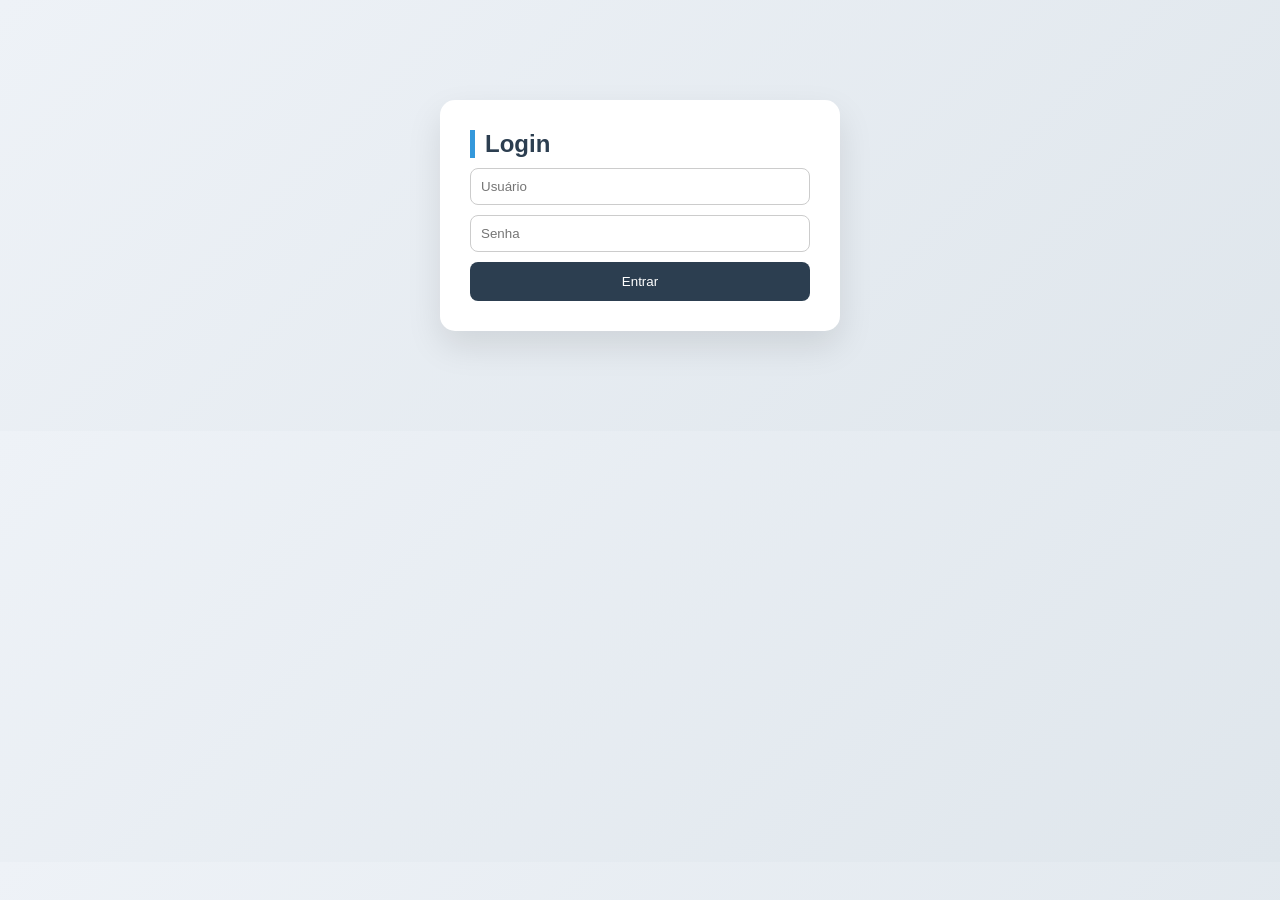
==== index.html @ 92d3b459 "Add files via upload" ====
<!DOCTYPE html>
<html lang="pt-BR">
<head>
  <meta charset="UTF-8">
  <meta name="viewport" content="width=device-width, initial-scale=1.0">
  <title>SIE - Sistema Integrado Escolar</title>
  <link rel="stylesheet" href="styles.css">
</head>
<body>

<header>
  <h1>Sistema Integrado Escolar (SIE)</h1>
  <p>Organização simples e eficiente para bibliotecas escolares</p>
  <button onclick="logout()">Sair</button>
</header>

<main>

  <section>
    <h2>Sobre o Projeto</h2>
    <p>
      O SIE foi criado para melhorar a organização da biblioteca escolar, facilitando o controle de empréstimos e devoluções de livros.
      A ideia é substituir anotações manuais por um sistema mais simples, rápido e organizado.
    </p>
  </section>

  <section>
    <h2>Autores</h2>
    <div class="grid">
      <div class="card">João Paulo</div>
      <div class="card">Tiago Rodrigo</div>
      <div class="card">David Thiago</div>
    </div>
  </section>

  <section>
    <h2>Funcionalidades</h2>
    <div class="grid">
      <div class="card">Registro de empréstimos</div>
      <div class="card">Controle de devolução</div>
      <div class="card">Organização de usuários</div>
      <div class="card">Avisos de devolução</div>
    </div>
  </section>

  <section>
    <h2>Resumo</h2>
    <p>
      O sistema registra informações como nome, telefone, data de retirada e devolução dos livros.
      Também pretende enviar avisos para evitar atrasos e melhorar o controle da biblioteca.
    </p>
  </section>

  <section>
    <h2>Objetivo</h2>
    <p>
      Criar um sistema digital que facilite o controle de empréstimos e devoluções, tornando tudo mais organizado e prático.
    </p>
  </section>

  <section>
    <h2>Ações do Sistema</h2>
    <div class="buttons">
      <button onclick="alert('Abrir formulário de empréstimo')">Registrar Empréstimo</button>
      <button class="secondary" onclick="alert('Registrar devolução')">Registrar Devolução</button>
      <button onclick="alert('Consultar dados')">Consultar Registros</button>
    </div>
  </section>

  <section>
    <h2>Simulação de Cadastro</h2>
    <div class="card">
      <p>Nome:</p>
      <input type="text" placeholder="Digite o nome" style="width:100%; padding:10px; margin-bottom:10px;">

      <p>Telefone:</p>
      <input type="text" placeholder="Digite o telefone" style="width:100%; padding:10px; margin-bottom:10px;">

      <p>Data de retirada:</p>
      <input type="date" style="width:100%; padding:10px; margin-bottom:10px;">

      <p>Data de devolução:</p>
      <input type="date" style="width:100%; padding:10px; margin-bottom:10px;">

      <button style="width:100%; margin-top:10px;">Salvar</button>
    </div>
  </section>

</main>

<footer>
  <p>Projeto escolar SIE - 2026</p>
</footer>

<script>
// salvar dados no navegador
function salvarDados() {
  const nome = document.getElementById('nome').value;
  const telefone = document.getElementById('telefone').value;
  const retirada = document.getElementById('retirada').value;
  const devolucao = document.getElementById('devolucao').value;

  if (!nome || !telefone || !retirada || !devolucao) {
    alert('Preencha todos os campos');
    return;
  }

  const registro = { nome, telefone, retirada, devolucao };

  let dados = JSON.parse(localStorage.getItem('emprestimos')) || [];
  dados.push(registro);

  localStorage.setItem('emprestimos', JSON.stringify(dados));

  alert('Dados salvos com sucesso');
  mostrarDados();
}

function mostrarDados() {
  const lista = document.getElementById('lista');
  lista.innerHTML = '';

  let dados = JSON.parse(localStorage.getItem('emprestimos')) || [];

  dados.forEach((item) => {
    const div = document.createElement('div');
    div.className = 'card';
    div.innerHTML = `
      <strong>${item.nome}</strong><br>
      Tel: ${item.telefone}<br>
      Retirada: ${item.retirada}<br>
      Devolução: ${item.devolucao}
    `;
    lista.appendChild(div);
  });
}

// carregar dados ao abrir
window.onload = mostrarDados;
</script>
<script>
  if (localStorage.getItem('logado') !== 'true') {
    window.location.href = 'login.html';
  }
</script>
<script src="script.js"></script>
</body>
</html>
---- styles.css ----
* {
    margin: 0;
    padding: 0;
    box-sizing: border-box;
  }
  
  body {
    font-family: 'Segoe UI', Tahoma, sans-serif;
    background: linear-gradient(135deg, #eef2f7, #dfe6ec);
    color: #2c3e50;
  }
  
  /* HEADER */
  header {
    background: linear-gradient(135deg, #2c3e50, #34495e);
    color: white;
    text-align: center;
    padding: 50px 20px;
  }
  
  header h1 {
    font-size: 2.5rem;
  }
  
  header p {
    margin-top: 10px;
    opacity: 0.85;
  }
  
  /* MAIN */
  main {
    max-width: 1000px;
    margin: -30px auto 30px;
    background: white;
    padding: 30px;
    border-radius: 15px;
    box-shadow: 0 15px 35px rgba(0,0,0,0.1);
  }
  
  section {
    margin-bottom: 30px;
  }
  
  h2 {
    margin-bottom: 10px;
    border-left: 5px solid #3498db;
    padding-left: 10px;
  }
  
  /* GRID E CARDS */
  .grid {
    display: grid;
    grid-template-columns: repeat(auto-fit, minmax(220px, 1fr));
    gap: 15px;
  }
  
  .card {
    background: #f8f9fb;
    padding: 20px;
    border-radius: 12px;
    border: 1px solid #e0e6ed;
    text-align: center;
    transition: 0.2s;
  }
  
  .card:hover {
    transform: translateY(-5px);
    box-shadow: 0 8px 20px rgba(0,0,0,0.08);
  }
  
  /* BOTÕES */
  .buttons {
    display: flex;
    gap: 15px;
    flex-wrap: wrap;
    margin-top: 15px;
  }
  
  button {
    padding: 12px 18px;
    border: none;
    border-radius: 8px;
    background: #2c3e50;
    color: white;
    cursor: pointer;
    transition: 0.2s;
  }
  
  button:hover {
    background: #1a252f;
    transform: translateY(-2px);
  }
  
  .secondary {
    background: #3498db;
  }
  
  .secondary:hover {
    background: #217dbb;
  }
  
  /* INPUTS */
  input {
    width: 100%;
    padding: 10px;
    margin-bottom: 10px;
    border-radius: 8px;
    border: 1px solid #ccc;
    transition: 0.2s;
  }
  
  input:focus {
    border-color: #3498db;
    outline: none;
    box-shadow: 0 0 5px rgba(52,152,219,0.3);
  }
  
  /* FORM */
  .form-card {
    background: #f8f9fb;
    padding: 20px;
    border-radius: 12px;
    border: 1px solid #e0e6ed;
  }
  
  /* FOOTER */
  footer {
    background: #2c3e50;
    color: white;
    text-align: center;
    padding: 20px;
  }
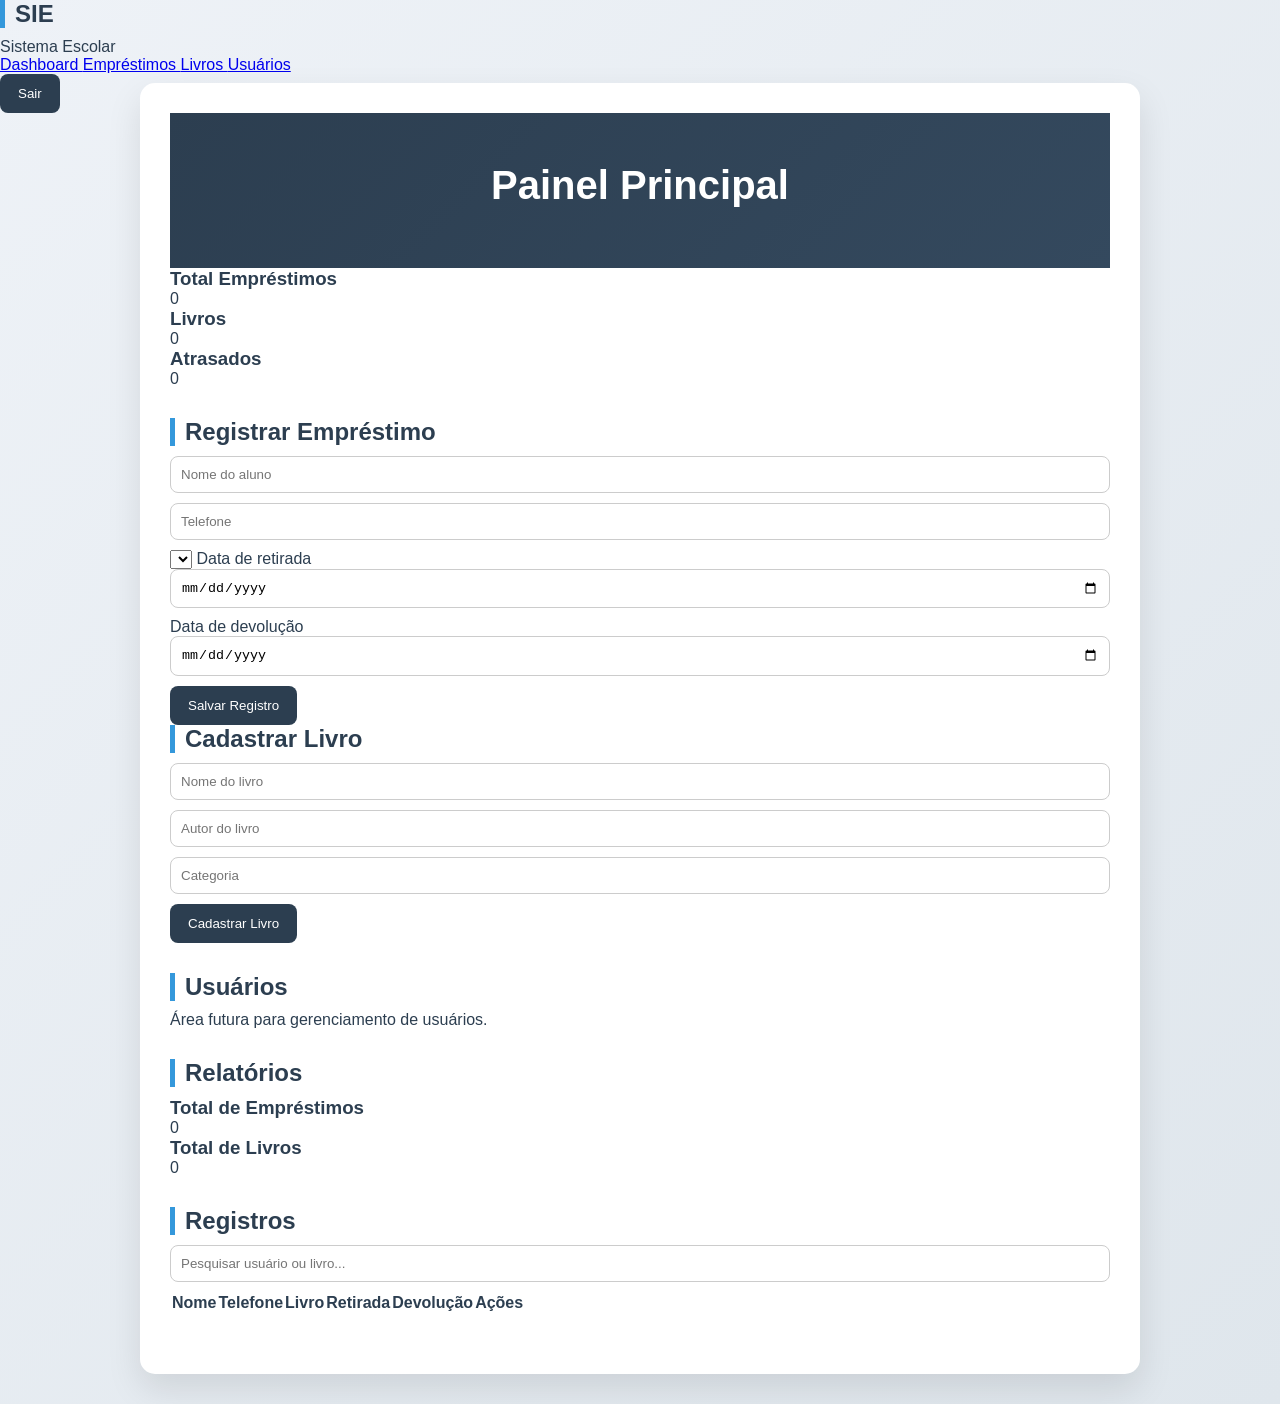
==== commit fc0fca41: "estrutura atualizada" ====
--- a/index.html
+++ b/index.html
@@ -4,145 +4,218 @@
   <meta charset="UTF-8">
   <meta name="viewport" content="width=device-width, initial-scale=1.0">
   <title>SIE - Sistema Integrado Escolar</title>
+
   <link rel="stylesheet" href="styles.css">
 </head>
+
 <body>
 
-<header>
-  <h1>Sistema Integrado Escolar (SIE)</h1>
-  <p>Organização simples e eficiente para bibliotecas escolares</p>
-  <button onclick="logout()">Sair</button>
-</header>
-
-<main>
-
-  <section>
-    <h2>Sobre o Projeto</h2>
-    <p>
-      O SIE foi criado para melhorar a organização da biblioteca escolar, facilitando o controle de empréstimos e devoluções de livros.
-      A ideia é substituir anotações manuais por um sistema mais simples, rápido e organizado.
-    </p>
-  </section>
-
-  <section>
-    <h2>Autores</h2>
-    <div class="grid">
-      <div class="card">João Paulo</div>
-      <div class="card">Tiago Rodrigo</div>
-      <div class="card">David Thiago</div>
-    </div>
-  </section>
-
-  <section>
-    <h2>Funcionalidades</h2>
-    <div class="grid">
-      <div class="card">Registro de empréstimos</div>
-      <div class="card">Controle de devolução</div>
-      <div class="card">Organização de usuários</div>
-      <div class="card">Avisos de devolução</div>
-    </div>
-  </section>
-
-  <section>
-    <h2>Resumo</h2>
-    <p>
-      O sistema registra informações como nome, telefone, data de retirada e devolução dos livros.
-      Também pretende enviar avisos para evitar atrasos e melhorar o controle da biblioteca.
-    </p>
-  </section>
-
-  <section>
-    <h2>Objetivo</h2>
-    <p>
-      Criar um sistema digital que facilite o controle de empréstimos e devoluções, tornando tudo mais organizado e prático.
-    </p>
-  </section>
-
-  <section>
-    <h2>Ações do Sistema</h2>
-    <div class="buttons">
-      <button onclick="alert('Abrir formulário de empréstimo')">Registrar Empréstimo</button>
-      <button class="secondary" onclick="alert('Registrar devolução')">Registrar Devolução</button>
-      <button onclick="alert('Consultar dados')">Consultar Registros</button>
-    </div>
-  </section>
-
-  <section>
-    <h2>Simulação de Cadastro</h2>
-    <div class="card">
-      <p>Nome:</p>
-      <input type="text" placeholder="Digite o nome" style="width:100%; padding:10px; margin-bottom:10px;">
-
-      <p>Telefone:</p>
-      <input type="text" placeholder="Digite o telefone" style="width:100%; padding:10px; margin-bottom:10px;">
-
-      <p>Data de retirada:</p>
-      <input type="date" style="width:100%; padding:10px; margin-bottom:10px;">
-
-      <p>Data de devolução:</p>
-      <input type="date" style="width:100%; padding:10px; margin-bottom:10px;">
-
-      <button style="width:100%; margin-top:10px;">Salvar</button>
-    </div>
-  </section>
-
-</main>
-
-<footer>
-  <p>Projeto escolar SIE - 2026</p>
-</footer>
-
-<script>
-// salvar dados no navegador
-function salvarDados() {
-  const nome = document.getElementById('nome').value;
-  const telefone = document.getElementById('telefone').value;
-  const retirada = document.getElementById('retirada').value;
-  const devolucao = document.getElementById('devolucao').value;
-
-  if (!nome || !telefone || !retirada || !devolucao) {
-    alert('Preencha todos os campos');
-    return;
-  }
-
-  const registro = { nome, telefone, retirada, devolucao };
-
-  let dados = JSON.parse(localStorage.getItem('emprestimos')) || [];
-  dados.push(registro);
-
-  localStorage.setItem('emprestimos', JSON.stringify(dados));
-
-  alert('Dados salvos com sucesso');
-  mostrarDados();
-}
-
-function mostrarDados() {
-  const lista = document.getElementById('lista');
-  lista.innerHTML = '';
-
-  let dados = JSON.parse(localStorage.getItem('emprestimos')) || [];
-
-  dados.forEach((item) => {
-    const div = document.createElement('div');
-    div.className = 'card';
-    div.innerHTML = `
-      <strong>${item.nome}</strong><br>
-      Tel: ${item.telefone}<br>
-      Retirada: ${item.retirada}<br>
-      Devolução: ${item.devolucao}
-    `;
-    lista.appendChild(div);
-  });
-}
-
-// carregar dados ao abrir
-window.onload = mostrarDados;
-</script>
-<script>
-  if (localStorage.getItem('logado') !== 'true') {
-    window.location.href = 'login.html';
-  }
-</script>
-<script src="script.js"></script>
-</body>
+  <div class="layout">
+  
+    <!-- SIDEBAR -->
+    <aside class="sidebar">
+  
+      <div class="logo">
+        <h2>SIE</h2>
+        <p>Sistema Escolar</p>
+      </div>
+  
+      <nav>
+
+        <a href="#" onclick="mostrarSecao('dashboard')">
+          Dashboard
+        </a>
+      
+        <a href="#" onclick="mostrarSecao('emprestimos')">
+          Empréstimos
+        </a>
+      
+        <a href="#" onclick="mostrarSecao('livros')">
+          Livros
+        </a>
+      
+        <a href="#" onclick="mostrarSecao('usuarios')">
+          Usuários
+        </a>
+      
+      
+      </nav>
+
+      <button class="logout" onclick="logout()">
+        Sair
+      </button>
+  
+    </aside>
+  
+    <!-- CONTEÚDO -->
+    <main class="content">
+  
+      <header class="top-content">
+  
+        <div>
+          <h1>Painel Principal</h1>
+          <p id="usuarioLogado"></p>
+        </div>
+  
+      </header>
+  
+      <!-- CARDS -->
+      <section
+  class="cards-container secao"
+  id="dashboard">
+  
+        <div class="dashboard-card">
+          <h3>Total Empréstimos</h3>
+          <p id="totalEmprestimos">0</p>
+        </div>
+  
+        <div class="dashboard-card">
+          <h3>Livros</h3>
+          <p>0</p>
+        </div>
+  
+        <div class="dashboard-card">
+          <h3>Atrasados</h3>
+          <p>0</p>
+        </div>
+  
+      </section>
+  
+      <!-- FORMULÁRIO -->
+      <section
+  class="form-container secao"
+  id="emprestimos">
+  
+        <h2>Registrar Empréstimo</h2>
+  
+        <input type="text" id="nome" placeholder="Nome do aluno">
+  
+        <input type="text" id="telefone" placeholder="Telefone">
+  
+        <select id="livro"></select>
+  
+        <label>Data de retirada</label>
+        <input type="date" id="retirada">
+  
+        <label>Data de devolução</label>
+        <input type="date" id="devolucao">
+  
+        <button onclick="salvarDados()">
+          Salvar Registro
+        </button>
+        <section class="form-container">
+
+          <section
+  class="form-container secao"
+  id="livros"
+>
+
+  <h2>Cadastrar Livro</h2>
+
+  <input
+    type="text"
+    id="nomeLivro"
+    placeholder="Nome do livro"
+  >
+
+  <input
+    type="text"
+    id="autorLivro"
+    placeholder="Autor do livro"
+  >
+
+  <input
+    type="text"
+    id="categoriaLivro"
+    placeholder="Categoria"
+  >
+
+  <button onclick="cadastrarLivro()">
+    Cadastrar Livro
+  </button>
+
+</section>
+        <section class="table-container">
+<!-- USUÁRIOS -->
+
+<section
+  class="table-container secao"
+  id="usuarios"
+>
+
+  <h2>Usuários</h2>
+
+  <p>
+    Área futura para gerenciamento de usuários.
+  </p>
+
+</section>
+
+<!-- RELATÓRIOS -->
+
+<section
+  class="table-container secao"
+  id="relatorios"
+>
+
+  <h2>Relatórios</h2>
+
+  <div class="dashboard-card">
+
+    <h3>Total de Empréstimos</h3>
+    <p id="relatorioEmprestimos">0</p>
+
+  </div>
+
+  <div class="dashboard-card">
+
+    <h3>Total de Livros</h3>
+    <p id="relatorioLivros">0</p>
+
+  </div>
+
+</section>
+          <div class="table-top">
+        
+            <h2>Registros</h2>
+        
+            <input
+              type="text"
+              id="pesquisa"
+              placeholder="Pesquisar usuário ou livro..."
+              onkeyup="pesquisarRegistro()"
+            >
+        
+          </div>
+        
+          <div class="table-wrapper">
+
+            <table>
+          
+              <thead>
+                <tr>
+                  <th>Nome</th>
+                  <th>Telefone</th>
+                  <th>Livro</th>
+                  <th>Retirada</th>
+                  <th>Devolução</th>
+                  <th>Ações</th>
+                </tr>
+              </thead>
+          
+              <tbody id="lista"></tbody>
+          
+            </table>
+          
+          </div>
+        
+        </section>
+  
+    </main>
+  
+  </div>
+  
+  <script src="script.js"></script>
+  
+  </body>
 </html>
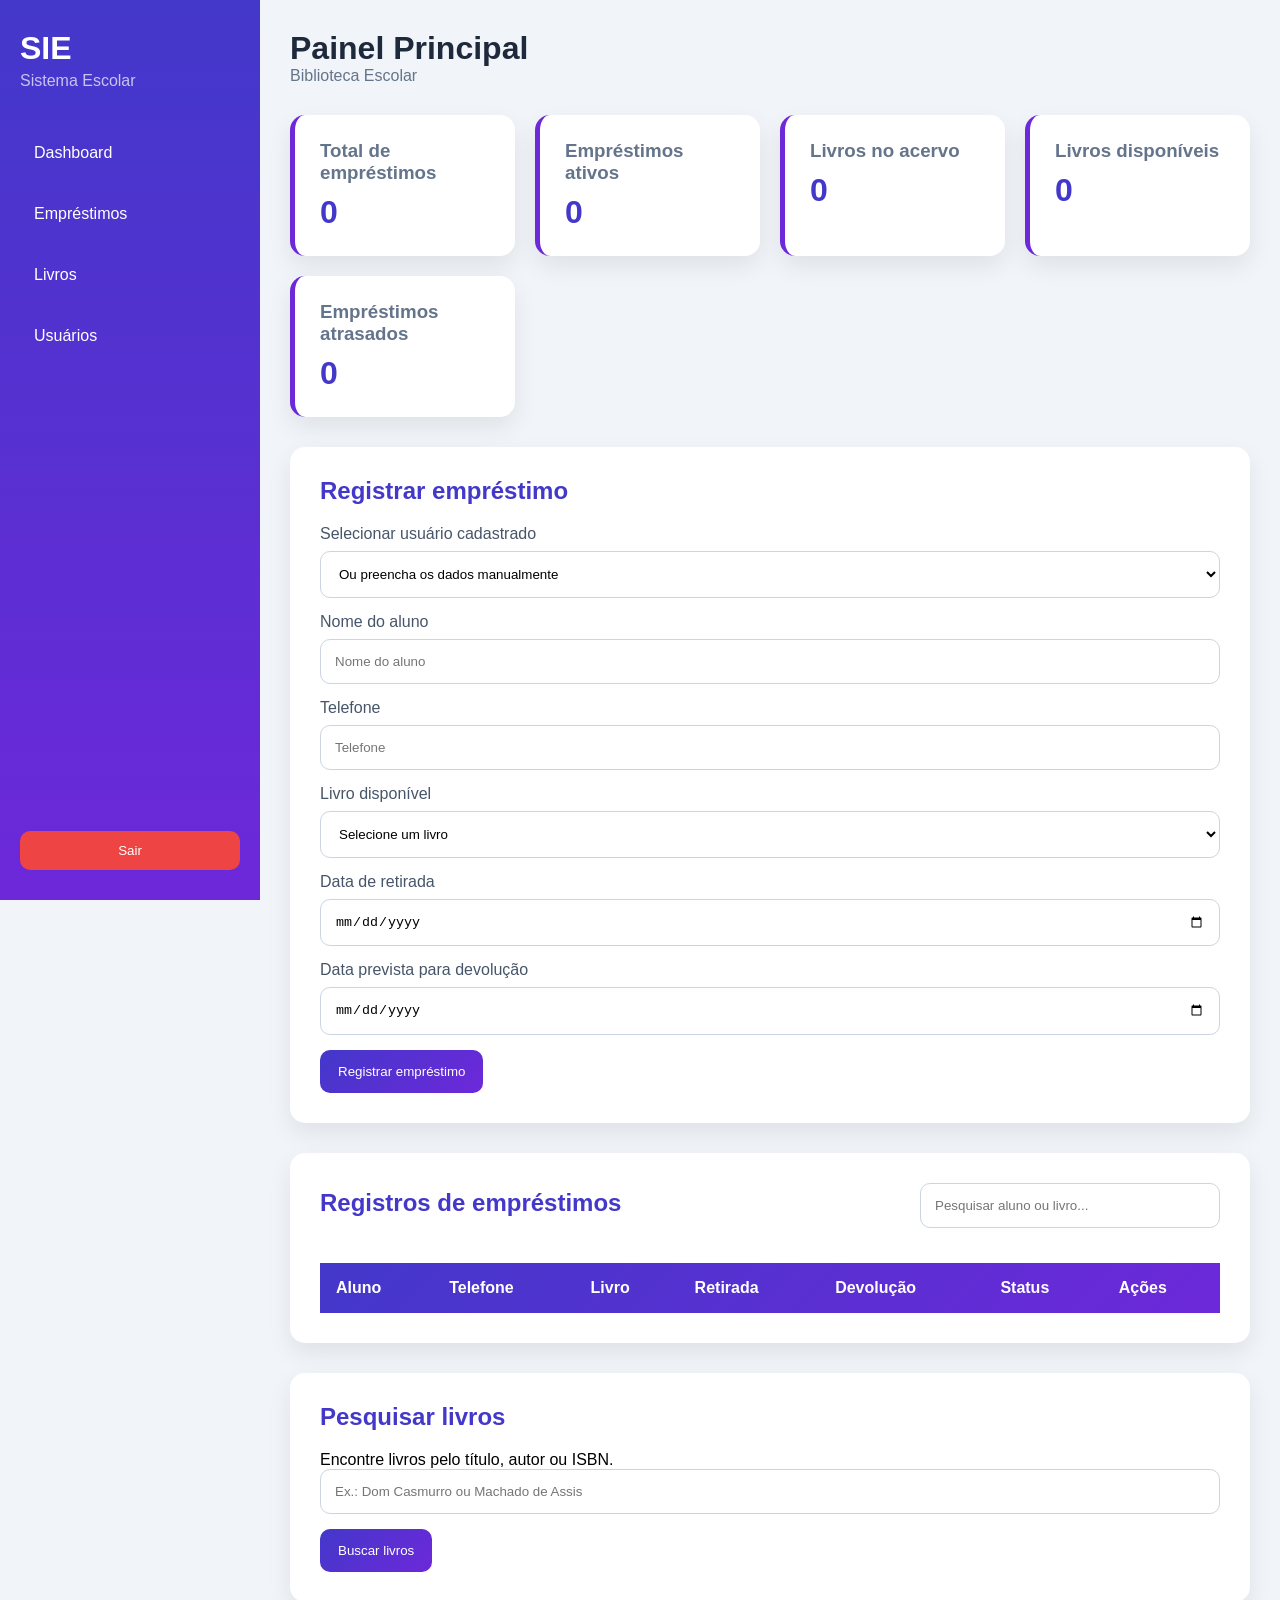
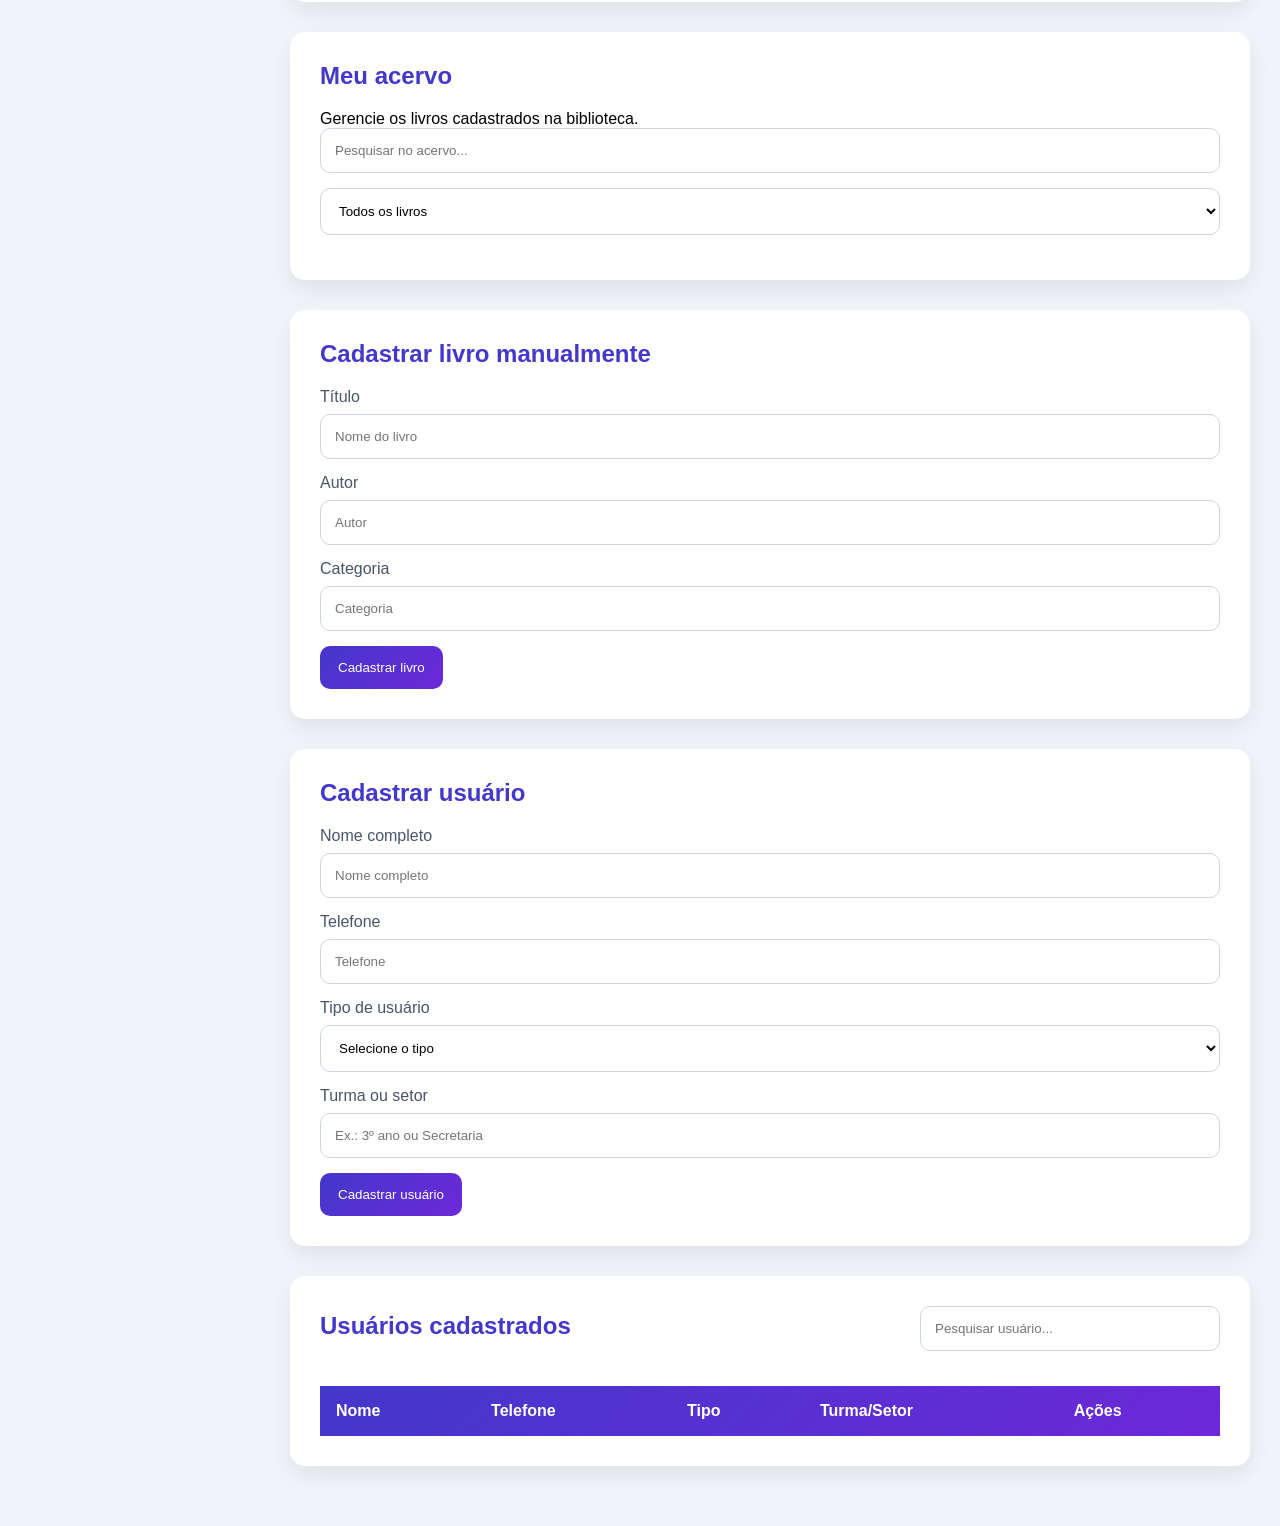
==== commit d9543160: "Estrutura otimizada e com novas funções" ====
--- a/index.html
+++ b/index.html
@@ -4,218 +4,317 @@
   <meta charset="UTF-8">
   <meta name="viewport" content="width=device-width, initial-scale=1.0">
   <title>SIE - Sistema Integrado Escolar</title>
-
   <link rel="stylesheet" href="styles.css">
 </head>
-
 <body>
 
   <div class="layout">
-  
-    <!-- SIDEBAR -->
+
+    <!-- MENU LATERAL -->
     <aside class="sidebar">
-  
-      <div class="logo">
-        <h2>SIE</h2>
-        <p>Sistema Escolar</p>
+      <div>
+        <div class="logo">
+          <h2>SIE</h2>
+          <p>Sistema Escolar</p>
+        </div>
+
+        <nav>
+          <a href="#" data-section="dashboard"
+             onclick="mostrarSecao('dashboard'); return false;">
+            <span>Dashboard</span>
+          </a>
+
+          <a href="#" data-section="emprestimos"
+             onclick="mostrarSecao('emprestimos'); return false;">
+            <span>Empréstimos</span>
+          </a>
+
+          <a href="#" data-section="livros"
+             onclick="mostrarSecao('livros'); return false;">
+            <span>Livros</span>
+          </a>
+
+          <a href="#" data-section="usuarios"
+             onclick="mostrarSecao('usuarios'); return false;">
+            <span>Usuários</span>
+          </a>
+        </nav>
       </div>
-  
-      <nav>
-
-        <a href="#" onclick="mostrarSecao('dashboard')">
-          Dashboard
-        </a>
-      
-        <a href="#" onclick="mostrarSecao('emprestimos')">
-          Empréstimos
-        </a>
-      
-        <a href="#" onclick="mostrarSecao('livros')">
-          Livros
-        </a>
-      
-        <a href="#" onclick="mostrarSecao('usuarios')">
-          Usuários
-        </a>
-      
-      
-      </nav>
-
-      <button class="logout" onclick="logout()">
-        Sair
-      </button>
-  
+
+      <button class="logout" onclick="logout()">Sair</button>
     </aside>
-  
-    <!-- CONTEÚDO -->
+
+    <!-- CONTEÚDO PRINCIPAL -->
     <main class="content">
-  
+
       <header class="top-content">
-  
-        <div>
-          <h1>Painel Principal</h1>
-          <p id="usuarioLogado"></p>
-        </div>
-  
+        <h1>Painel Principal</h1>
+        <p id="usuarioLogado">Biblioteca Escolar</p>
       </header>
-  
-      <!-- CARDS -->
-      <section
-  class="cards-container secao"
-  id="dashboard">
-  
-        <div class="dashboard-card">
-          <h3>Total Empréstimos</h3>
+
+      <!-- DASHBOARD -->
+      <section class="cards-container secao" id="dashboard">
+
+        <div class="dashboard-card">
+          <h3>Total de empréstimos</h3>
           <p id="totalEmprestimos">0</p>
         </div>
-  
-        <div class="dashboard-card">
-          <h3>Livros</h3>
-          <p>0</p>
-        </div>
-  
-        <div class="dashboard-card">
-          <h3>Atrasados</h3>
-          <p>0</p>
-        </div>
-  
+
+        <div class="dashboard-card">
+          <h3>Empréstimos ativos</h3>
+          <p id="emprestimosAtivos">0</p>
+        </div>
+
+        <div class="dashboard-card">
+          <h3>Livros no acervo</h3>
+          <p id="totalLivros">0</p>
+        </div>
+
+        <div class="dashboard-card">
+          <h3>Livros disponíveis</h3>
+          <p id="livrosDisponiveis">0</p>
+        </div>
+
+        <div class="dashboard-card">
+          <h3>Empréstimos atrasados</h3>
+          <p id="totalAtrasados">0</p>
+        </div>
+
       </section>
-  
-      <!-- FORMULÁRIO -->
-      <section
-  class="form-container secao"
-  id="emprestimos">
-  
-        <h2>Registrar Empréstimo</h2>
-  
-        <input type="text" id="nome" placeholder="Nome do aluno">
-  
-        <input type="text" id="telefone" placeholder="Telefone">
-  
-        <select id="livro"></select>
-  
-        <label>Data de retirada</label>
-        <input type="date" id="retirada">
-  
-        <label>Data de devolução</label>
-        <input type="date" id="devolucao">
-  
-        <button onclick="salvarDados()">
-          Salvar Registro
-        </button>
-        <section class="form-container">
-
-          <section
-  class="form-container secao"
-  id="livros"
->
-
-  <h2>Cadastrar Livro</h2>
-
-  <input
-    type="text"
-    id="nomeLivro"
-    placeholder="Nome do livro"
-  >
-
-  <input
-    type="text"
-    id="autorLivro"
-    placeholder="Autor do livro"
-  >
-
-  <input
-    type="text"
-    id="categoriaLivro"
-    placeholder="Categoria"
-  >
-
-  <button onclick="cadastrarLivro()">
-    Cadastrar Livro
-  </button>
-
-</section>
-        <section class="table-container">
-<!-- USUÁRIOS -->
-
-<section
-  class="table-container secao"
-  id="usuarios"
->
-
-  <h2>Usuários</h2>
-
-  <p>
-    Área futura para gerenciamento de usuários.
-  </p>
-
-</section>
-
-<!-- RELATÓRIOS -->
-
-<section
-  class="table-container secao"
-  id="relatorios"
->
-
-  <h2>Relatórios</h2>
-
-  <div class="dashboard-card">
-
-    <h3>Total de Empréstimos</h3>
-    <p id="relatorioEmprestimos">0</p>
-
-  </div>
-
-  <div class="dashboard-card">
-
-    <h3>Total de Livros</h3>
-    <p id="relatorioLivros">0</p>
-
-  </div>
-
-</section>
+
+      <!-- EMPRÉSTIMOS -->
+      <section class="secao" id="emprestimos">
+
+        <div class="form-container">
+          <h2>Registrar empréstimo</h2>
+
+          <label for="usuarioEmprestimo">Selecionar usuário cadastrado</label>
+          <select id="usuarioEmprestimo">
+            <option value="">Ou preencha os dados manualmente</option>
+          </select>
+
+          <label for="nome">Nome do aluno</label>
+          <input id="nome" type="text" placeholder="Nome do aluno">
+
+          <label for="telefone">Telefone</label>
+          <input id="telefone" type="tel" placeholder="Telefone">
+
+          <label for="livro">Livro disponível</label>
+          <select id="livro">
+            <option value="">Selecione um livro</option>
+          </select>
+
+          <label for="retirada">Data de retirada</label>
+          <input id="retirada" type="date">
+
+          <label for="devolucao">Data prevista para devolução</label>
+          <input id="devolucao" type="date">
+
+          <button type="button" onclick="salvarDados()">
+            Registrar empréstimo
+          </button>
+        </div>
+
+        <div class="table-container">
           <div class="table-top">
-        
-            <h2>Registros</h2>
-        
+            <h2>Registros de empréstimos</h2>
+            <input id="pesquisa" type="search"
+                   placeholder="Pesquisar aluno ou livro..."
+                   oninput="pesquisarRegistro()">
+          </div>
+
+          <div class="table-wrapper">
+            <table>
+              <thead>
+                <tr>
+                  <th>Aluno</th>
+                  <th>Telefone</th>
+                  <th>Livro</th>
+                  <th>Retirada</th>
+                  <th>Devolução</th>
+                  <th>Status</th>
+                  <th>Ações</th>
+                </tr>
+              </thead>
+              <tbody id="lista"></tbody>
+            </table>
+          </div>
+        </div>
+
+      </section>
+
+      <!-- LIVROS E GOOGLE BOOKS -->
+      <section class="secao" id="livros">
+
+        <div class="form-container book-search-panel">
+          <div class="livros-titulo">
+            <h2>Pesquisar livros</h2>
+            <p>Encontre livros pelo título, autor ou ISBN.</p>
+          </div>
+
+          <form id="formBuscaLivros">
+            <input
+              id="buscaLivro"
+              type="search"
+              placeholder="Ex.: Dom Casmurro ou Machado de Assis"
+              required
+            >
+
+            <button type="submit" id="btnBuscar">
+              Buscar livros
+            </button>
+          </form>
+
+          <p id="mensagemBusca" role="status" aria-live="polite"></p>
+
+          <div id="resultadosLivros" class="livros-grid"></div>
+
+          <div class="load-more-container">
+            <button type="button" id="btnCarregarMais" hidden>
+              Carregar mais livros
+            </button>
+          </div>
+        </div>
+
+        <!-- ACERVO -->
+        <div class="table-container">
+          <div class="acervo-header">
+            <div>
+              <h2>Meu acervo</h2>
+              <p>Gerencie os livros cadastrados na biblioteca.</p>
+            </div>
+
+            <div class="acervo-filtros">
+              <input
+                type="search"
+                id="pesquisarAcervo"
+                placeholder="Pesquisar no acervo..."
+              >
+
+              <select id="filtroDisponibilidade">
+                <option value="todos">Todos os livros</option>
+                <option value="disponivel">Disponíveis</option>
+                <option value="emprestado">Emprestados</option>
+              </select>
+            </div>
+          </div>
+
+          <div id="acervoLivros" class="livros-grid"></div>
+        </div>
+
+        <!-- CADASTRO MANUAL -->
+        <div class="form-container">
+          <h2>Cadastrar livro manualmente</h2>
+
+          <label for="nomeLivro">Título</label>
+          <input id="nomeLivro" type="text" placeholder="Nome do livro">
+
+          <label for="autorLivro">Autor</label>
+          <input id="autorLivro" type="text" placeholder="Autor">
+
+          <label for="categoriaLivro">Categoria</label>
+          <input id="categoriaLivro" type="text" placeholder="Categoria">
+
+          <button type="button" onclick="cadastrarLivro()">
+            Cadastrar livro
+          </button>
+        </div>
+
+      </section>
+
+      <!-- GERENCIAMENTO DE USUÁRIOS -->
+      <section class="secao" id="usuarios">
+
+        <div class="form-container">
+          <h2 id="tituloFormularioUsuario">Cadastrar usuário</h2>
+
+          <form id="formUsuario">
+
+            <label for="nomeUsuario">Nome completo</label>
             <input
               type="text"
-              id="pesquisa"
-              placeholder="Pesquisar usuário ou livro..."
-              onkeyup="pesquisarRegistro()"
-            >
-        
-          </div>
-        
+              id="nomeUsuario"
+              placeholder="Nome completo"
+              required
+            >
+
+            <label for="telefoneUsuario">Telefone</label>
+            <input
+              type="tel"
+              id="telefoneUsuario"
+              placeholder="Telefone"
+              required
+            >
+
+            <label for="tipoUsuario">Tipo de usuário</label>
+            <select id="tipoUsuario" required>
+              <option value="">Selecione o tipo</option>
+              <option value="Aluno">Aluno</option>
+              <option value="Professor">Professor</option>
+              <option value="Funcionário">Funcionário</option>
+            </select>
+
+            <label for="turmaUsuario">Turma ou setor</label>
+            <input
+              type="text"
+              id="turmaUsuario"
+              placeholder="Ex.: 3º ano ou Secretaria"
+            >
+
+            <button type="submit" id="btnSalvarUsuario">
+              Cadastrar usuário
+            </button>
+
+            <button
+              type="button"
+              id="btnCancelarEdicao"
+              onclick="cancelarEdicaoUsuario()"
+              hidden
+            >
+              Cancelar edição
+            </button>
+
+          </form>
+        </div>
+
+        <!-- LISTA DE USUÁRIOS -->
+        <div class="table-container">
+
+          <div class="table-top">
+            <h2>Usuários cadastrados</h2>
+
+            <input
+              type="search"
+              id="pesquisaUsuarios"
+              placeholder="Pesquisar usuário..."
+            >
+          </div>
+
           <div class="table-wrapper">
-
             <table>
-          
               <thead>
                 <tr>
                   <th>Nome</th>
                   <th>Telefone</th>
-                  <th>Livro</th>
-                  <th>Retirada</th>
-                  <th>Devolução</th>
+                  <th>Tipo</th>
+                  <th>Turma/Setor</th>
                   <th>Ações</th>
                 </tr>
               </thead>
-          
-              <tbody id="lista"></tbody>
-          
+
+              <tbody id="listaUsuarios"></tbody>
             </table>
-          
-          </div>
-        
-        </section>
-  
+          </div>
+
+        </div>
+
+      </section>
+
     </main>
-  
   </div>
-  
+
+  <!-- JAVASCRIPT -->
   <script src="script.js"></script>
-  
-  </body>
+
+</body>
 </html>
--- a/styles.css
+++ b/styles.css
@@ -1,132 +1,408 @@
+/* RESET */
+
 * {
-    margin: 0;
-    padding: 0;
-    box-sizing: border-box;
+  margin: 0;
+  padding: 0;
+  box-sizing: border-box;
+}
+
+/* BODY */
+
+body {
+  font-family: 'Segoe UI', sans-serif;
+  background: #f1f5f9;
+}
+
+/* LAYOUT */
+
+.layout {
+  display: flex;
+}
+
+/* SIDEBAR */
+
+.sidebar {
+  width: 260px;
+  height: 100vh;
+
+  background: linear-gradient(180deg, #4338ca, #6d28d9);
+
+  color: white;
+
+  padding: 30px 20px;
+
+  display: flex;
+  flex-direction: column;
+
+  justify-content: space-between;
+
+  position: fixed;
+}
+
+.logo h2 {
+  font-size: 2rem;
+}
+
+.logo p {
+  opacity: 0.7;
+  margin-top: 5px;
+}
+
+/* MENU */
+
+nav {
+  display: flex;
+  flex-direction: column;
+  gap: 15px;
+  margin-top: 40px;
+}
+
+nav a {
+  color: white;
+  text-decoration: none;
+
+  padding: 14px;
+
+  border-radius: 10px;
+
+  transition: 0.3s;
+}
+
+nav a:hover {
+  background: rgba(255,255,255,0.15);
+}
+
+/* BOTÃO */
+
+.logout {
+  background: #ef4444;
+
+  border: none;
+
+  padding: 12px;
+
+  border-radius: 10px;
+
+  color: white;
+
+  cursor: pointer;
+
+  transition: 0.3s;
+}
+
+.logout:hover {
+  background: #dc2626;
+}
+
+/* CONTENT */
+
+.content {
+  margin-left: 260px;
+
+  width: calc(100% - 260px);
+
+  padding: 30px;
+}
+
+/* TOPO */
+
+.top-content {
+  margin-bottom: 30px;
+}
+
+.top-content h1 {
+  font-size: 2rem;
+  color: #1e293b;
+}
+
+.top-content p {
+  color: #64748b;
+}
+
+/* CARDS */
+
+.cards-container {
+  display: grid;
+
+  grid-template-columns: repeat(auto-fit, minmax(220px, 1fr));
+
+  gap: 20px;
+
+  margin-bottom: 30px;
+}
+
+.dashboard-card {
+  background: white;
+
+  padding: 25px;
+
+  border-radius: 15px;
+
+  box-shadow: 0 10px 25px rgba(0,0,0,0.08);
+
+  border-left: 5px solid #6d28d9;
+}
+
+.dashboard-card h3 {
+  color: #64748b;
+  margin-bottom: 10px;
+}
+
+.dashboard-card p {
+  font-size: 2rem;
+  font-weight: bold;
+  color: #4338ca;
+}
+
+/* FORM */
+
+.form-container,
+.table-container {
+  background: white;
+
+  padding: 30px;
+
+  border-radius: 15px;
+
+  margin-bottom: 30px;
+
+  box-shadow: 0 10px 25px rgba(0,0,0,0.08);
+}
+
+.form-container h2,
+.table-container h2 {
+  margin-bottom: 20px;
+  color: #4338ca;
+}
+
+/* INPUTS */
+
+input {
+  width: 100%;
+
+  padding: 14px;
+
+  margin-bottom: 15px;
+
+  border-radius: 10px;
+
+  border: 1px solid #cbd5e1;
+
+  transition: 0.3s;
+}
+
+input:focus {
+  outline: none;
+
+  border-color: #6d28d9;
+
+  box-shadow: 0 0 10px rgba(109,40,217,0.2);
+}
+
+/* LABEL */
+
+label {
+  display: block;
+
+  margin-bottom: 8px;
+
+  color: #475569;
+}
+
+/* BOTÕES */
+
+button {
+  background: linear-gradient(135deg, #4338ca, #6d28d9);
+
+  color: white;
+
+  border: none;
+
+  padding: 14px 18px;
+
+  border-radius: 10px;
+
+  cursor: pointer;
+
+  transition: 0.3s;
+}
+
+button:hover {
+  transform: translateY(-3px);
+}
+
+/* REGISTROS */
+
+.registros {
+  display: flex;
+  flex-direction: column;
+  gap: 15px;
+}
+
+.registro-card {
+  background: #f8fafc;
+
+  padding: 20px;
+
+  border-radius: 12px;
+
+  border: 1px solid #e2e8f0;
+
+  display: flex;
+
+  justify-content: space-between;
+
+  align-items: center;
+}
+
+.registro-card strong {
+  color: #1e293b;
+}
+
+.registro-card p {
+  color: #64748b;
+}
+
+/* RESPONSIVO */
+
+@media(max-width: 900px) {
+
+  .sidebar {
+    width: 100%;
+    height: auto;
+    position: relative;
   }
-  
-  body {
-    font-family: 'Segoe UI', Tahoma, sans-serif;
-    background: linear-gradient(135deg, #eef2f7, #dfe6ec);
-    color: #2c3e50;
+
+  .content {
+    margin-left: 0;
+    width: 100%;
   }
-  
-  /* HEADER */
-  header {
-    background: linear-gradient(135deg, #2c3e50, #34495e);
-    color: white;
-    text-align: center;
-    padding: 50px 20px;
+
+  .layout {
+    flex-direction: column;
   }
-  
-  header h1 {
-    font-size: 2.5rem;
+
+}
+/* TOPO DA TABELA */
+
+.table-top {
+  display: flex;
+
+  justify-content: space-between;
+
+  align-items: center;
+
+  margin-bottom: 20px;
+
+  gap: 20px;
+}
+
+.table-top input {
+  max-width: 300px;
+}
+
+/* RESPONSIVO */
+
+@media(max-width: 700px) {
+
+  .table-top {
+    flex-direction: column;
+    align-items: flex-start;
   }
-  
-  header p {
-    margin-top: 10px;
-    opacity: 0.85;
+
+  .table-top input {
+    max-width: 100%;
   }
-  
-  /* MAIN */
-  main {
-    max-width: 1000px;
-    margin: -30px auto 30px;
-    background: white;
-    padding: 30px;
-    border-radius: 15px;
-    box-shadow: 0 15px 35px rgba(0,0,0,0.1);
-  }
-  
-  section {
-    margin-bottom: 30px;
-  }
-  
-  h2 {
-    margin-bottom: 10px;
-    border-left: 5px solid #3498db;
-    padding-left: 10px;
-  }
-  
-  /* GRID E CARDS */
-  .grid {
-    display: grid;
-    grid-template-columns: repeat(auto-fit, minmax(220px, 1fr));
-    gap: 15px;
-  }
-  
-  .card {
-    background: #f8f9fb;
-    padding: 20px;
-    border-radius: 12px;
-    border: 1px solid #e0e6ed;
-    text-align: center;
-    transition: 0.2s;
-  }
-  
-  .card:hover {
-    transform: translateY(-5px);
-    box-shadow: 0 8px 20px rgba(0,0,0,0.08);
-  }
-  
-  /* BOTÕES */
-  .buttons {
-    display: flex;
-    gap: 15px;
-    flex-wrap: wrap;
-    margin-top: 15px;
-  }
-  
-  button {
-    padding: 12px 18px;
-    border: none;
-    border-radius: 8px;
-    background: #2c3e50;
-    color: white;
-    cursor: pointer;
-    transition: 0.2s;
-  }
-  
-  button:hover {
-    background: #1a252f;
-    transform: translateY(-2px);
-  }
-  
-  .secondary {
-    background: #3498db;
-  }
-  
-  .secondary:hover {
-    background: #217dbb;
-  }
-  
-  /* INPUTS */
-  input {
-    width: 100%;
-    padding: 10px;
-    margin-bottom: 10px;
-    border-radius: 8px;
-    border: 1px solid #ccc;
-    transition: 0.2s;
-  }
-  
-  input:focus {
-    border-color: #3498db;
-    outline: none;
-    box-shadow: 0 0 5px rgba(52,152,219,0.3);
-  }
-  
-  /* FORM */
-  .form-card {
-    background: #f8f9fb;
-    padding: 20px;
-    border-radius: 12px;
-    border: 1px solid #e0e6ed;
-  }
-  
-  /* FOOTER */
-  footer {
-    background: #2c3e50;
-    color: white;
-    text-align: center;
-    padding: 20px;
-  }+
+}
+/* TABELA */
+
+.table-wrapper {
+  width: 100%;
+  overflow-x: auto;
+}
+
+table {
+  width: 100%;
+  border-collapse: collapse;
+}
+
+thead {
+  background: linear-gradient(135deg, #4338ca, #6d28d9);
+  color: white;
+}
+
+th,
+td {
+  padding: 16px;
+  text-align: left;
+}
+
+tbody tr {
+  border-bottom: 1px solid #e2e8f0;
+  transition: 0.3s;
+}
+
+tbody tr:hover {
+  background: #f8fafc;
+}
+
+td {
+  color: #475569;
+}
+
+/* BOTÃO EXCLUIR */
+
+.delete-btn {
+  background: #ef4444;
+  padding: 10px 14px;
+  border-radius: 8px;
+}
+
+.delete-btn:hover {
+  background: #dc2626;
+}
+
+/* STATUS */
+
+.status {
+  padding: 8px 12px;
+  border-radius: 20px;
+  font-size: 0.9rem;
+  font-weight: bold;
+}
+
+.disponivel {
+  background: #dcfce7;
+  color: #166534;
+}
+
+.atrasado {
+  background: #fee2e2;
+  color: #991b1b;
+}
+/* SELECT */
+
+select {
+  width: 100%;
+
+  padding: 14px;
+
+  margin-bottom: 15px;
+
+  border-radius: 10px;
+
+  border: 1px solid #cbd5e1;
+
+  background: white;
+
+  transition: 0.3s;
+}
+
+select:focus {
+  outline: none;
+
+  border-color: #6d28d9;
+
+  box-shadow: 0 0 10px rgba(109,40,217,0.2);
+}
